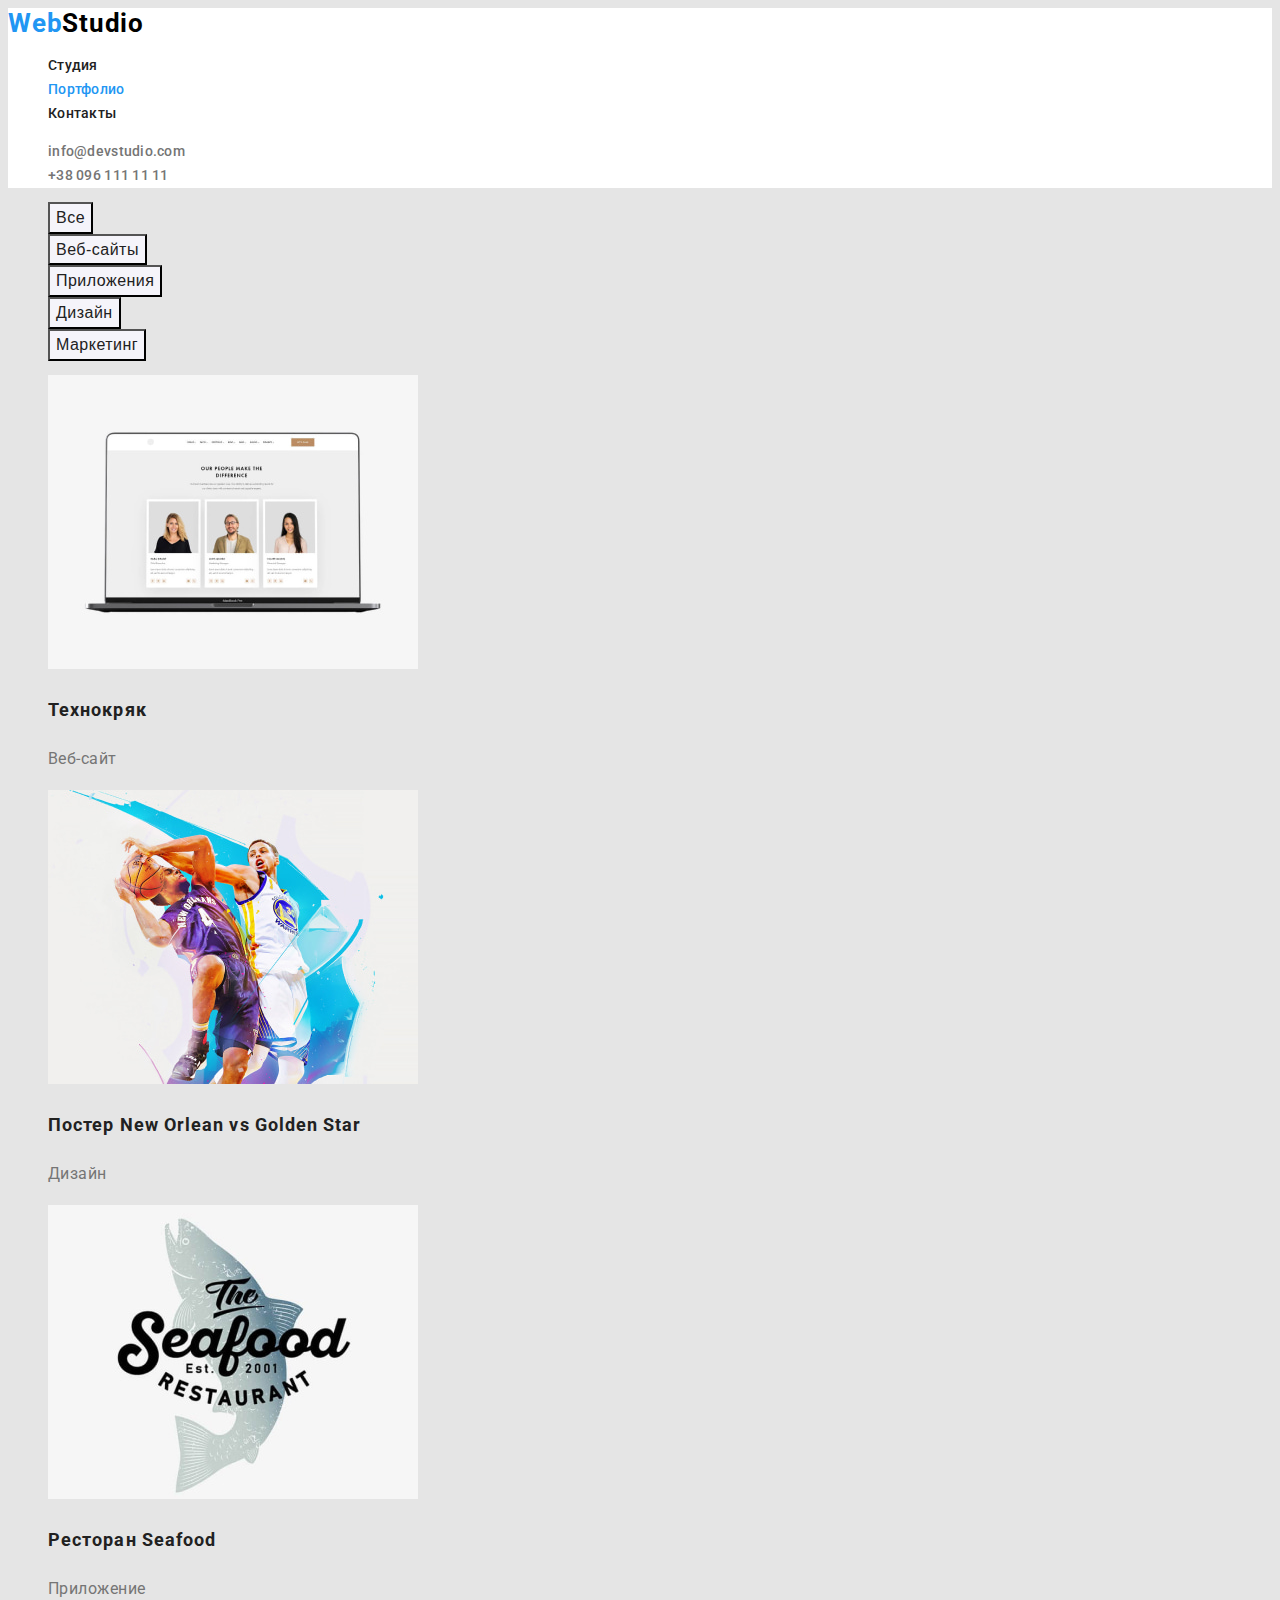
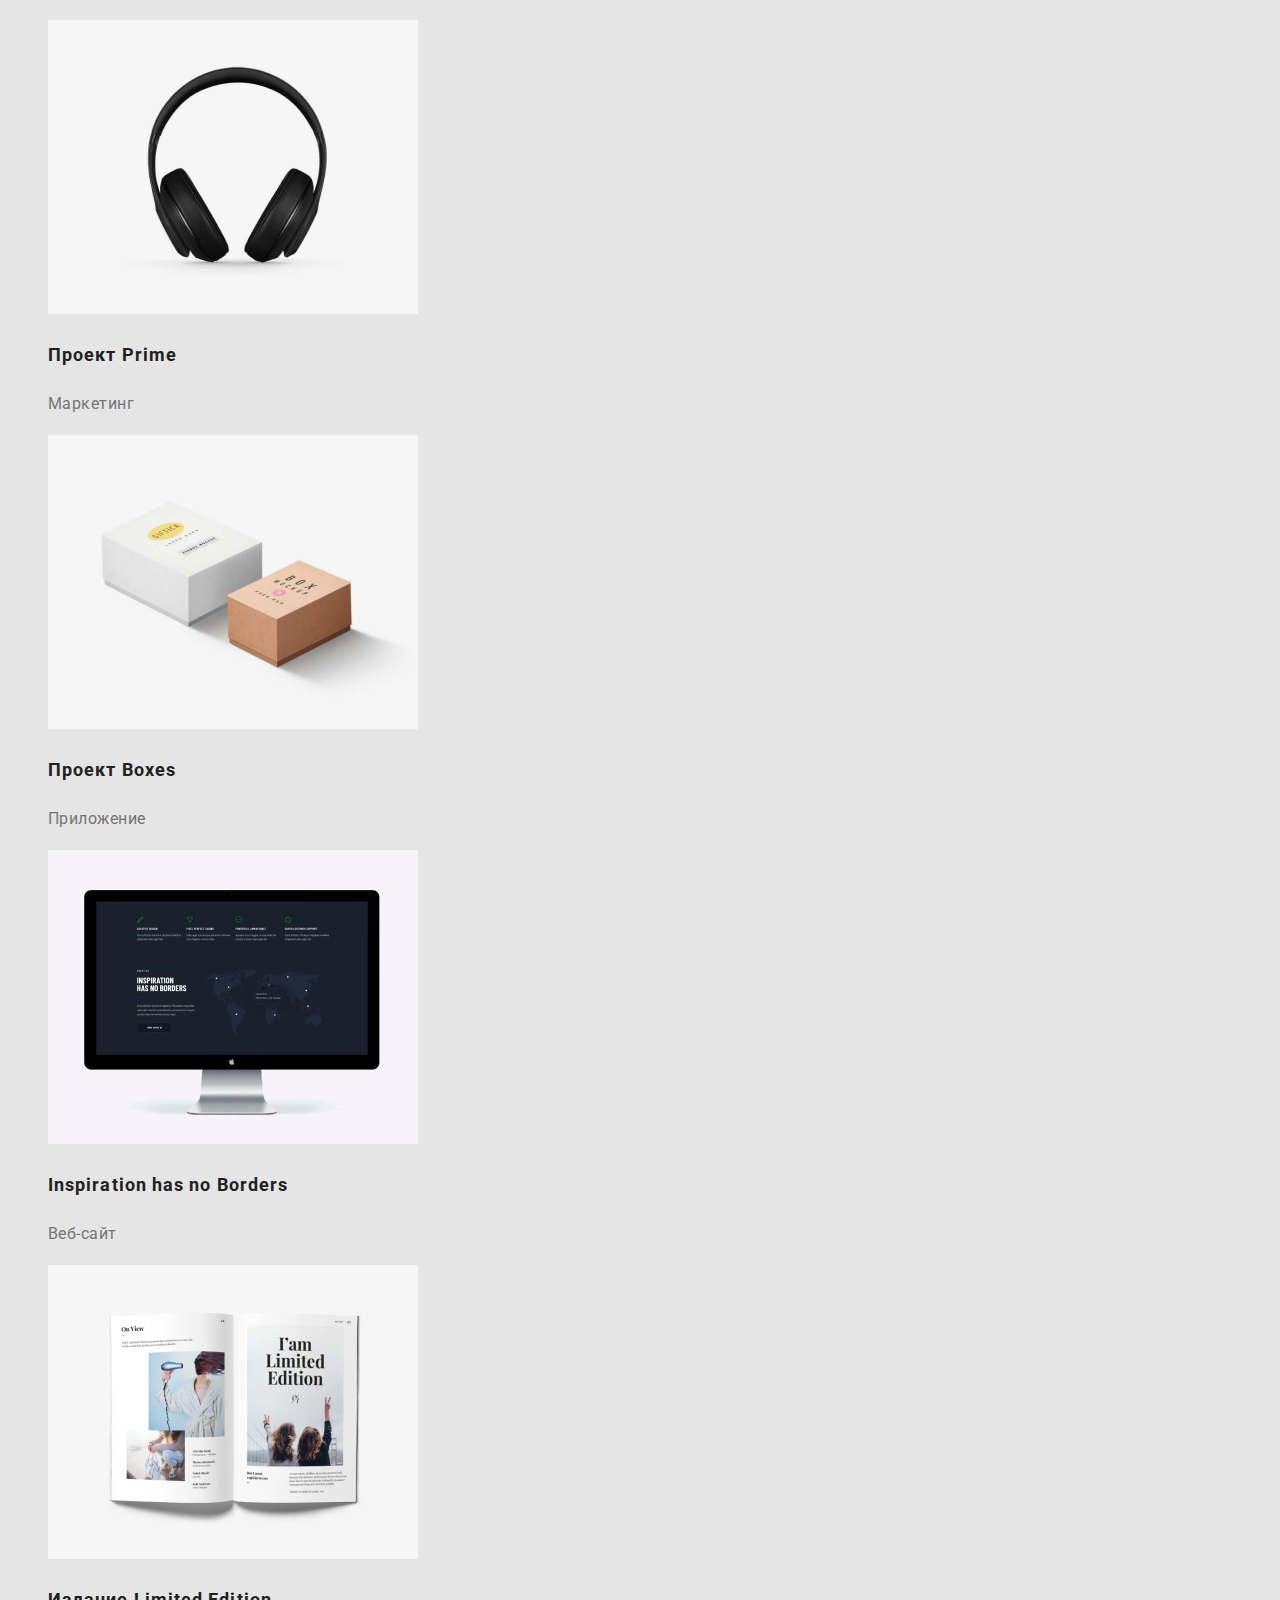
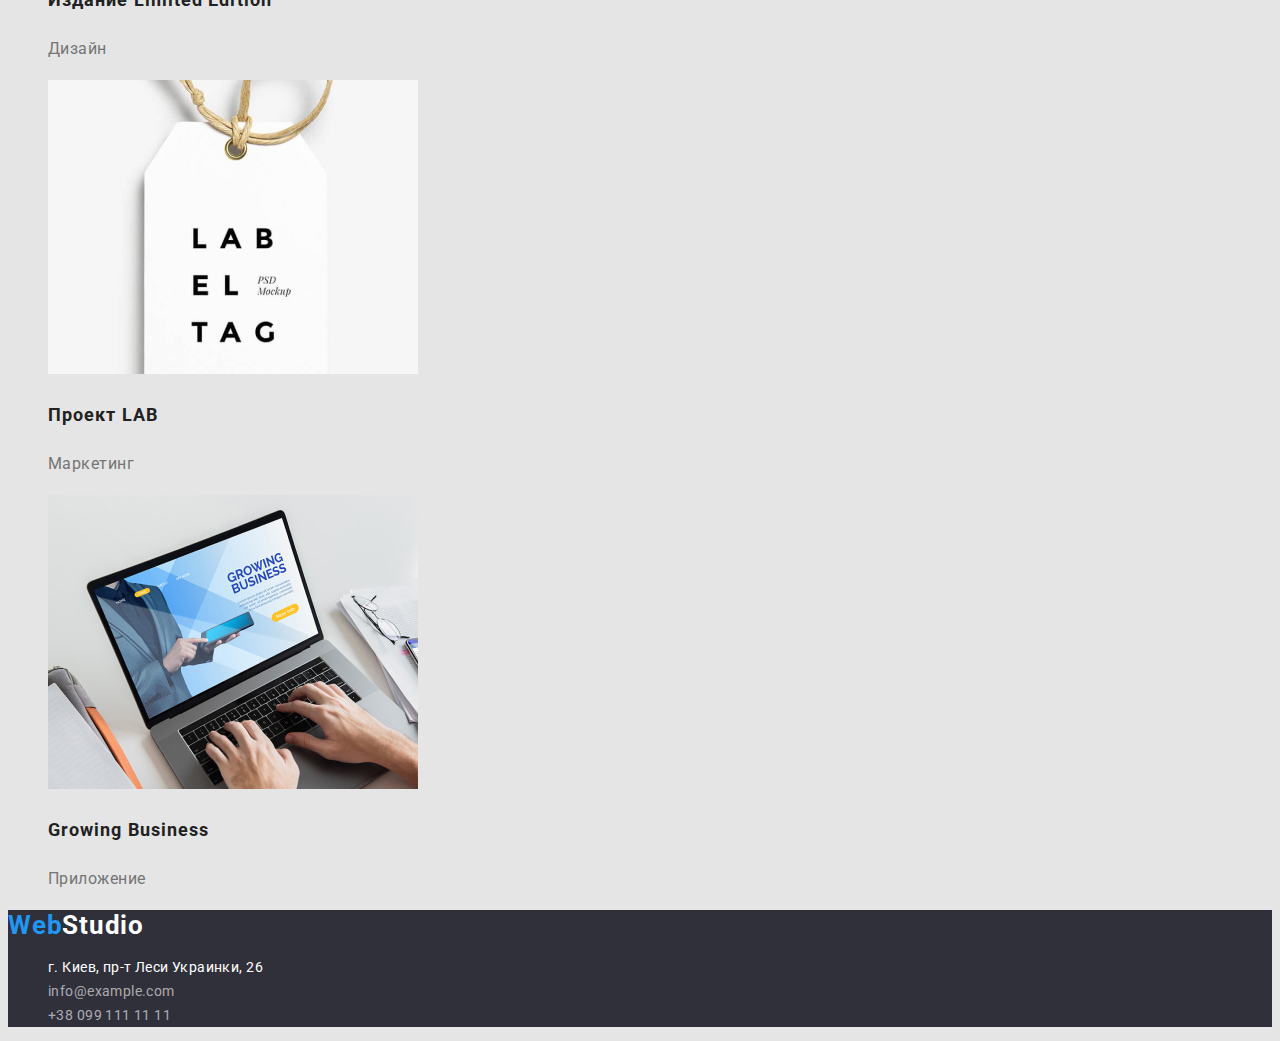
==== portfolio.html @ 6937cd0c "Initial commit" ====
<!DOCTYPE html>
<html lang="en">
<head>
  <meta charset="UTF-8">
    <meta http-equiv="X-UA-Compatible" content="IE=edge">
    <meta name="viewport" content="width=device-width, initial-scale=1.0">
    <title>WebStudio</title>
    <link rel="preconnect" href="https://fonts.googleapis.com">
    <link rel="preconnect" href="https://fonts.gstatic.com" crossorigin>
    <link href="https://fonts.googleapis.com/css2?family=Raleway:wght@700&family=Roboto:wght@400;500;700;900&display=swap" rel="stylesheet">
    <link rel="stylesheet" href="https://cdnjs.cloudflare.com/ajax/libs/modern-normalize/1.1.0/modern-normalize.min.css" integrity="sha512-wpPYUAdjBVSE4KJnH1VR1HeZfpl1ub8YT/NKx4PuQ5NmX2tKuGu6U/JRp5y+Y8XG2tV+wKQpNHVUX03MfMFn9Q==" crossorigin="anonymous" referrerpolicy="no-referrer" />
    <link rel="stylesheet" href="./css/styles.css">
</head>
<body>
  <!-- Шапка сайту -->
  <header class="header">
    <div class="container header-container">
      <a class="header-logo logo link" href="./index.html">Web<span class="logo-accent">Studio</span></a>
      <nav class="nav">
        <ul class="nav-list list">
          <li class="nav-item">
            <a class="nav-link link" href="./index.html">Студия</a>
          </li>
          <li>
            <a class="nav-link link current" href="./portfolio.html">Портфолио</a>
          </li>
          <li>
            <a class="nav-link link" href="">Контакты</a>
          </li>
        </ul>
      </nav>
      <ul class="auth-list list">
        <li class="auth-item">
          <a class="auth-link link" href="mailto:info@devstudio.com">info@devstudio.com</a>
        </li>
        <li class="auth-item">
          <a class="auth-link link" href="tel:+380961111111">+38 096 111 11 11</a>
        </li>
      </ul>
    </div>
  </header>
  <main>
    <!-- Секція Menu -->
    <section class="menu">
      <ul class="menu-list list">
        <li class="menu-item">
          <button class="menu-btn" type="button">Все</button>
        </li>
        <li class="menu-item">
          <button class="menu-btn" type="button">Веб-сайты</button>
        </li>
        <li class="menu-item">
          <button class="menu-btn" type="button">Приложения</button>
        </li>
        <li class="menu-item">
          <button class="menu-btn" type="button">Дизайн</button>
        </li>
        <li class="menu-item">
          <button class="menu-btn" type="button">Маркетинг</button>
        </li>
      </ul>
      <ul class="card-list list">
        <li class="card-item">
          <a href="" class="card-link link">
            <img class="card-img" src="./images/studio/card/project-1.jpg" alt="Технокряк" width="370" height="294">
            <h2 class="card-tittle">Технокряк</h2>
            <p class="card-txt">Веб-сайт</p>
          </a>
        </li>
        <li class="card-item">
          <a href="" class="card-link link">
            <img class="card-img" src="./images/studio/card/project-2.jpg" alt="Постер New Orlean vs Golden Star" width="370" height="294">
            <h2 class="card-tittle">Постер New Orlean vs Golden Star</h2>
            <p class="card-txt">Дизайн</p>
          </a>
        </li>
        <li class="card-item">
          <a href="" class="card-link link">
            <img class="card-img" src="./images/studio/card/project-3.jpg" alt="Ресторан Seafood" width="370" height="294">
            <h2 class="card-tittle">Ресторан Seafood</h2>
            <p class="card-txt">Приложение</p>
          </a>
        </li>
        <li class="card-item">
          <a href="" class="card-link link">
            <img class="card-img" src="./images/studio/card/project-4.jpg" alt="Проект Prime" width="370" height="294">
            <h2 class="card-tittle">Проект Prime</h2>
            <p class="card-txt">Маркетинг</p>
          </a>
        </li>
        <li class="card-item">
          <a href="" class="card-link link">
            <img class="card-img" src="./images/studio/card/project-5.jpg" alt="Проект Boxes" width="370" height="294">
            <h2 class="card-tittle">Проект Boxes</h2>
            <p class="card-txt">Приложение</p>
          </a>
        </li>
        <li class="card-item">
          <a href="" class="card-link link">
            <img class="card-img" src="./images/studio/card/project-6.jpg" alt="Inspiration has no Borders" width="370" height="294">
            <h2 class="card-tittle">Inspiration has no Borders</h2>
            <p class="card-txt">Веб-сайт</p>
          </a>
        </li>
        <li class="card-item">
          <a href="" class="card-link link">
            <img class="card-img" src="./images/studio/card/project-7.jpg" alt="Издание Limited Edition" width="370" height="294">
            <h2 class="card-tittle">Издание Limited Edition</h2>
            <p class="card-txt">Дизайн</p>
          </a>
        </li>
        <li class="card-item">
          <a href="" class="card-link link">
            <img class="card-img" src="./images/studio/card/project-8.jpg" alt="Проект LAB" width="370" height="294">
            <h2 class="card-tittle">Проект LAB</h2>
            <p class="card-txt">Маркетинг</p>
          </a>
        </li>
        <li class="card-item">
          <a href="" class="card-link link">
            <img class="card-img" src="./images/studio/card/project-9.jpg" alt="Growing Business" width="370" height="294">
            <h2 class="card-tittle">Growing Business</h2>
            <p class="card-txt">Приложение</p>
          </a>
        </li>
      </ul>
    </section>
  </main>
  <!-- Footer -->
  <footer class="footer">
    <a class="logo link" href="./index.html">Web<span class="logo-accent">Studio</span></a>
    <address class="address">
      <ul class="footer-list list">
        <li class="footer-item">
          <a class="place-link link" href="">г. Киев, пр-т Леси Украинки, 26</a>
        </li>
        <li class="auth-item">
          <a class="footer-link link" href="mailto:info@example.com">info@example.com</a>
        </li>
        <li class="auth-item">
          <a class="footer-link link" href="tel:+380991111111">+38 099 111 11 11</a>
        </li>
      </ul>
    </address>
  </footer>
</body>
</html>
---- css/styles.css ----
:root {
  /* Шрифти */
  --main-font: 'Roboto', sans-serif;
  --secondary-font: 'Raleway', sans-serif;

  --accent-cl-logo: #000000;
  --accent-color: #2196F3;

  /* Світла тема тексту */
  --primary-txt-light: #757575;
  --secondary-txt-light: #212121;

  /* Темна тема тексту */
  --primary-txt-dark: #FFFFFF;
  --secondary-txt-dark: rgba(255, 255, 255, 0.6);

  /* Світла тема фону */
  --primary-bg-light: #E5E5E5;
  --secondary-bg-light: #F5F4FA;
  --light-bg: #FFFFFF;

  /* Темна тема фону */
  --primary-bg-dark: #2F303A;
}

body {
  font-family: var(--main-font);
  font-size: 14px;
  line-height: 1.71;
  letter-spacing: 0.03em;

  background-color: var(--primary-bg-light);
  color: var(--primary-txt-light);
}

.list {
  list-style: none;
}

.link {
  text-decoration: none;
}

/* Header */
.header {
  background-color: var(--light-bg);
}

.logo {
  font-weight: 700;
  font-size: 26px;
  line-height: 1.19;
  letter-spacing: 0.03em;

  color: var(--accent-color);
}

.logo-accent {
  color: var(--accent-cl-logo);
}

.nav-link,
.auth-link {
  font-weight: 500;
  font-size: 14px;
  line-height: 1.14;
  letter-spacing: 0.02em;
}

.nav-link {
  color: var(--secondary-txt-light);
}

.auth-link {
  color: var(--primary-txt-light);
}

.nav-link:hover,
.nav-link:focus,
.auth-link:hover,
.auth-link:focus {
  color: var(--accent-color);
}

.current {
  color: var(--accent-color);
}

/* Hero */
.hero {
  background-color: var(--primary-bg-dark);
}

.hero-tittle {
  font-weight: 900;
  font-size: 44px;
  line-height: 1.36;

  letter-spacing: 0.06em;
  text-align: center;
  text-transform: uppercase;

  color: var(--primary-txt-dark);
}

.hero-btn {
  font-weight: 700;
  font-size: 16px;
  line-height: 1.88;
  letter-spacing: 0.06em;
  text-align: center;
  cursor: pointer;

  color: var(--primary-txt-dark);
  background-color: var(--accent-color);
}

/* Specifics */
.feature-tittle {
  font-weight: 700;
  font-size: 14px;
  line-height: 1.14;
  letter-spacing: 0.03em;
  text-transform: uppercase;

  color: var(--secondary-txt-light);
}

/* Examples, Team */
.team {
  background-color: var(--secondary-bg-light);
}

.tittle {
  font-weight: 700;
  font-size: 36px;
  line-height: 1.17;
  text-align: center;
  letter-spacing: 0.03em;

  color: var(--secondary-txt-light);
}

.team-name {
  font-weight: 500;
  font-size: 16px;
  line-height: 1.19;
  letter-spacing: 0.03em;

  color: var(--secondary-txt-light);
}

.team-profession {
  font-weight: 400;
  font-size: 16px;
  line-height: 19px;
  letter-spacing: 0.03em;

  color: var(--primary-txt-light);
}

/* Portfolio */
.menu-btn {
  font-weight: 500;
  font-size: 16px;
  line-height: 1.62;
  text-align: center;
  letter-spacing: 0.03em;
  cursor: pointer;

  background-color: var(--secondary-bg-light);
  color: var(--secondary-txt-light);
}

.menu-btn:hover,
.menu-btn:focus {
  background-color: var(--accent-color);
  color: var(--primary-txt-dark);
}

.card-tittle {
  font-weight: 700;
font-size: 18px;
line-height: 2;
letter-spacing: 0.06em;

color: var(--secondary-txt-light);
}

.card-txt {
  font-weight: 400;
  font-size: 16px;
  line-height: 1.88;
  letter-spacing: 0.03em;

  color: var(--primary-txt-light);
}

/* Footer */
.footer {
  background-color: var(--primary-bg-dark);
}

.footer .logo-accent {
  color: var(--primary-txt-dark);
}

.address {
  font-style: normal;
}

.place-link {
  color: var(--primary-txt-dark);
}

.footer-link {
  color: var(--secondary-txt-dark);
}

.footer-link:hover,
.footer-link:focus {
  color: var(--accent-color);
}

.footer-item {
  color: var(--primary-txt-dark);
}
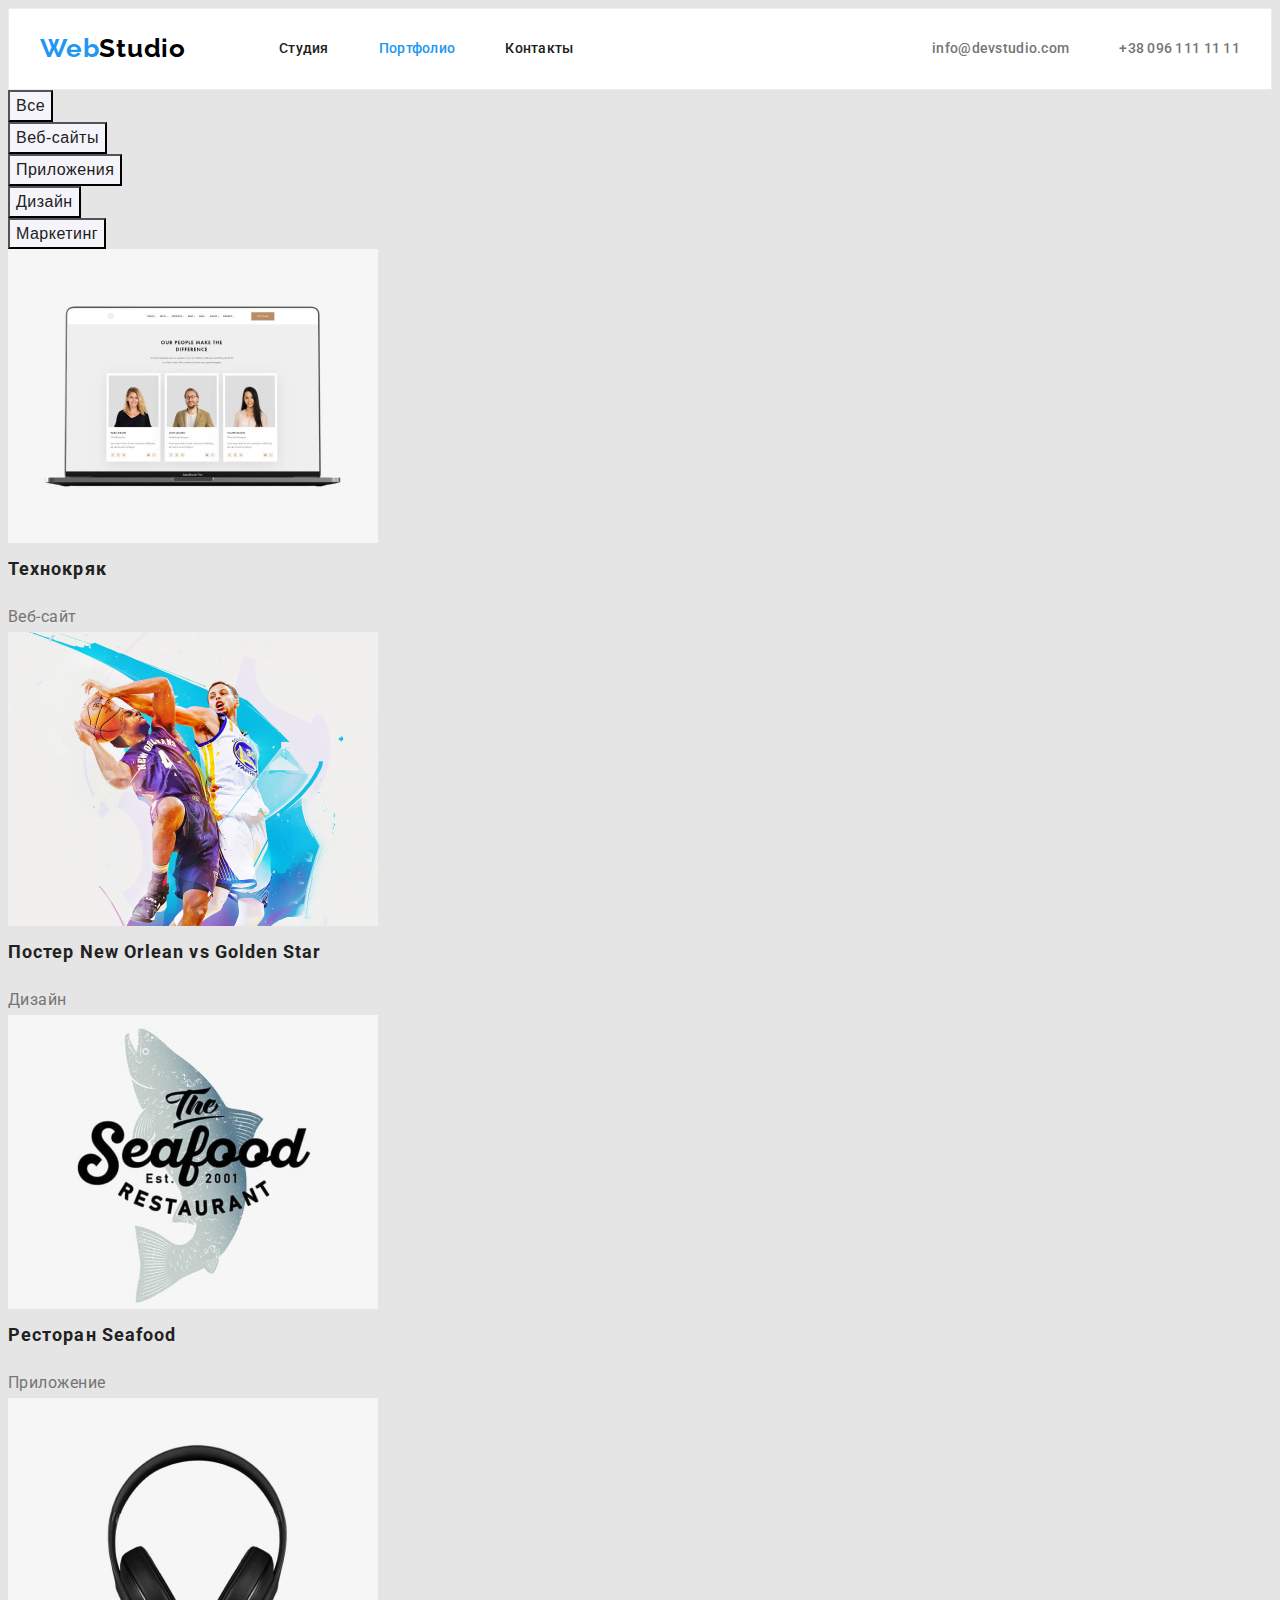
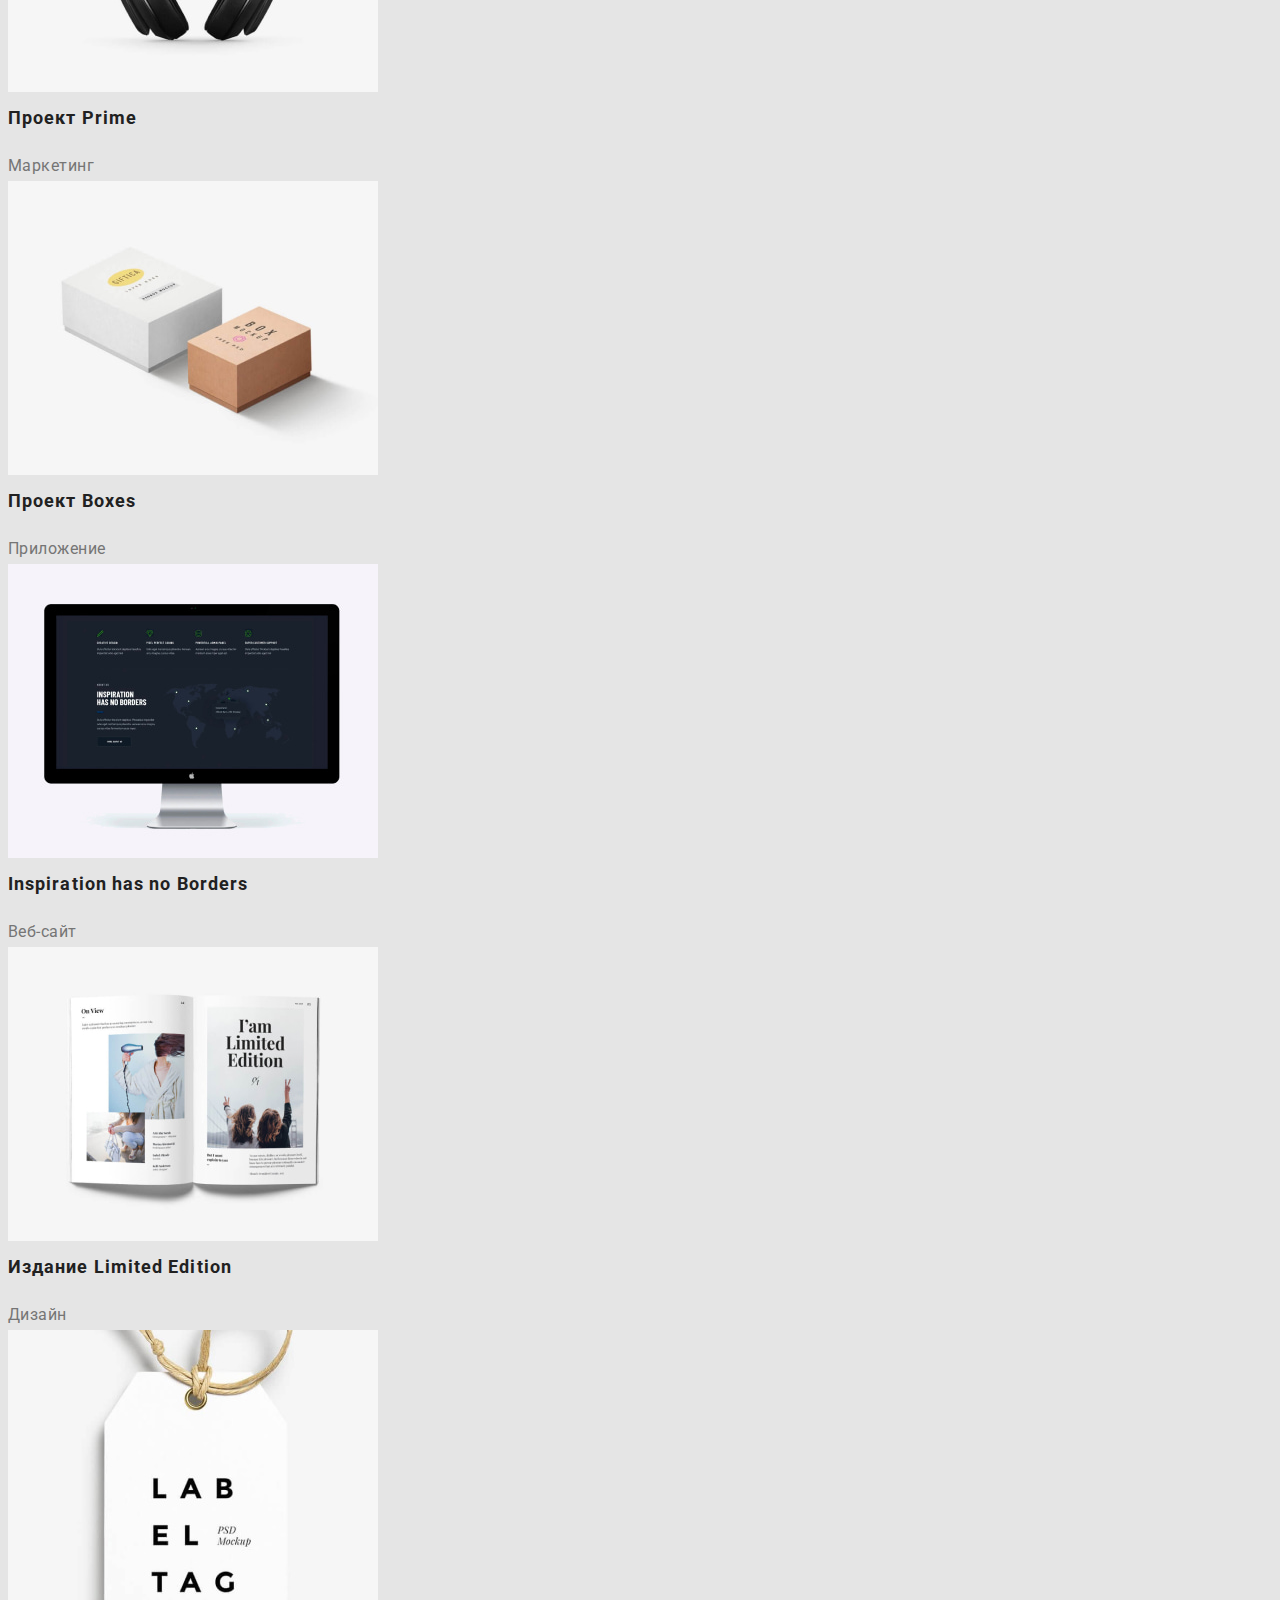
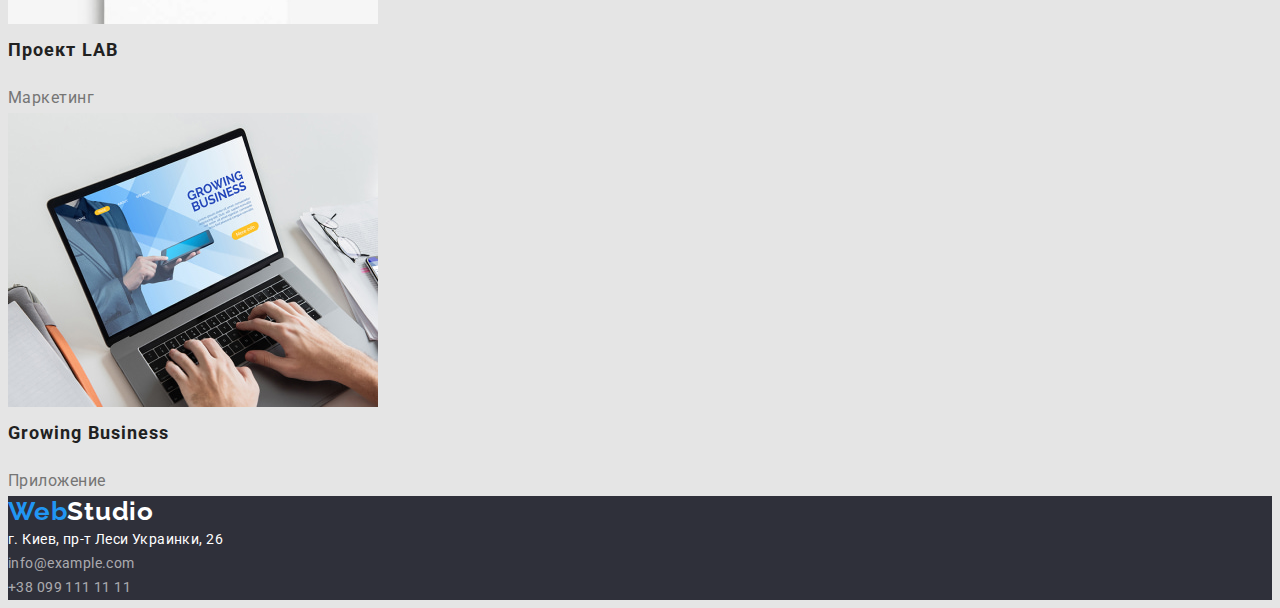
==== commit aee09baf: "Update portfolio.html" ====
--- a/portfolio.html
+++ b/portfolio.html
@@ -21,10 +21,10 @@
           <li class="nav-item">
             <a class="nav-link link" href="./index.html">Студия</a>
           </li>
-          <li>
+          <li class="nav-item">
             <a class="nav-link link current" href="./portfolio.html">Портфолио</a>
           </li>
-          <li>
+          <li class="nav-item">
             <a class="nav-link link" href="">Контакты</a>
           </li>
         </ul>
--- a/css/styles.css
+++ b/css/styles.css
@@ -18,9 +18,22 @@
   --primary-bg-light: #E5E5E5;
   --secondary-bg-light: #F5F4FA;
   --light-bg: #FFFFFF;
-
+  
   /* Темна тема фону */
   --primary-bg-dark: #2F303A;
+}
+
+.visually-hidden {
+  position: absolute;
+  width: 1px;
+  height: 1px;
+  margin: -1px;
+  border: 0;
+  padding: 0;
+  white-space: nowrap;
+  clip-path: inset(100%);
+  clip: rect(0 0 0 0);
+  overflow: hidden;
 }
 
 body {
@@ -33,7 +46,30 @@
   color: var(--primary-txt-light);
 }
 
+h1,
+h2,
+h3,
+h4,
+h5,
+h6,
+p {
+  margin-top: 0;
+}
+
+h1:last-child,
+h2:last-child,
+h3:last-child,
+h4:last-child,
+h5:last-child,
+h6:last-child,
+p:last-child {
+  margin-bottom: 0;
+}
+
 .list {
+  padding-left: 0;
+  margin-top: 0;
+  margin-bottom: 0;
   list-style: none;
 }
 
@@ -41,12 +77,39 @@
   text-decoration: none;
 }
 
+.section {
+  margin-top: 94px;
+  margin-bottom: 94px;
+}
+
+.container {
+  width: 1200px;
+  padding-left: 15px;
+  padding-right: 15px;
+  margin-left: auto;
+  margin-right: auto;
+}
+
 /* Header */
 .header {
+  border: 1px solid #ECECEC;
+  padding-top: 24px;
+  padding-bottom: 25px;
+
   background-color: var(--light-bg);
 }
 
+.header-logo {
+  margin-right: 93px;
+}
+
+.header .container {
+  display: flex;
+  align-items: center;
+}
+
 .logo {
+  font-family: var(--secondary-font);
   font-weight: 700;
   font-size: 26px;
   line-height: 1.19;
@@ -57,6 +120,33 @@
 
 .logo-accent {
   color: var(--accent-cl-logo);
+}
+
+.nav-list {
+  display: flex;
+  align-items: center;
+}
+
+.nav-item {
+  margin-right: 50px;
+}
+
+.nav-item:last-child {
+  margin: 0;
+}
+
+.auth-list {
+  display: flex;
+  align-items: center;
+  margin-left: auto;
+}
+
+.auth-item {
+  margin-right: 50px;
+}
+
+.auth-item:last-child {
+  margin: 0;
 }
 
 .nav-link,
@@ -92,6 +182,13 @@
 }
 
 .hero-tittle {
+  width: 696px;
+  height: 120px;
+  margin-left: auto;
+  margin-right: auto;
+  margin-bottom: 30px;
+  padding-top: 200px;
+  
   font-weight: 900;
   font-size: 44px;
   line-height: 1.36;
@@ -104,12 +201,21 @@
 }
 
 .hero-btn {
+  width: 200px;
+  height: 50px;
+  display: block;
+  margin-left: auto;
+  margin-right: auto;
+  
   font-weight: 700;
   font-size: 16px;
   line-height: 1.88;
+
   letter-spacing: 0.06em;
   text-align: center;
   cursor: pointer;
+  box-shadow: 0px 4px 4px rgba(0, 0, 0, 0.15);
+  border-radius: 4px;
 
   color: var(--primary-txt-dark);
   background-color: var(--accent-color);
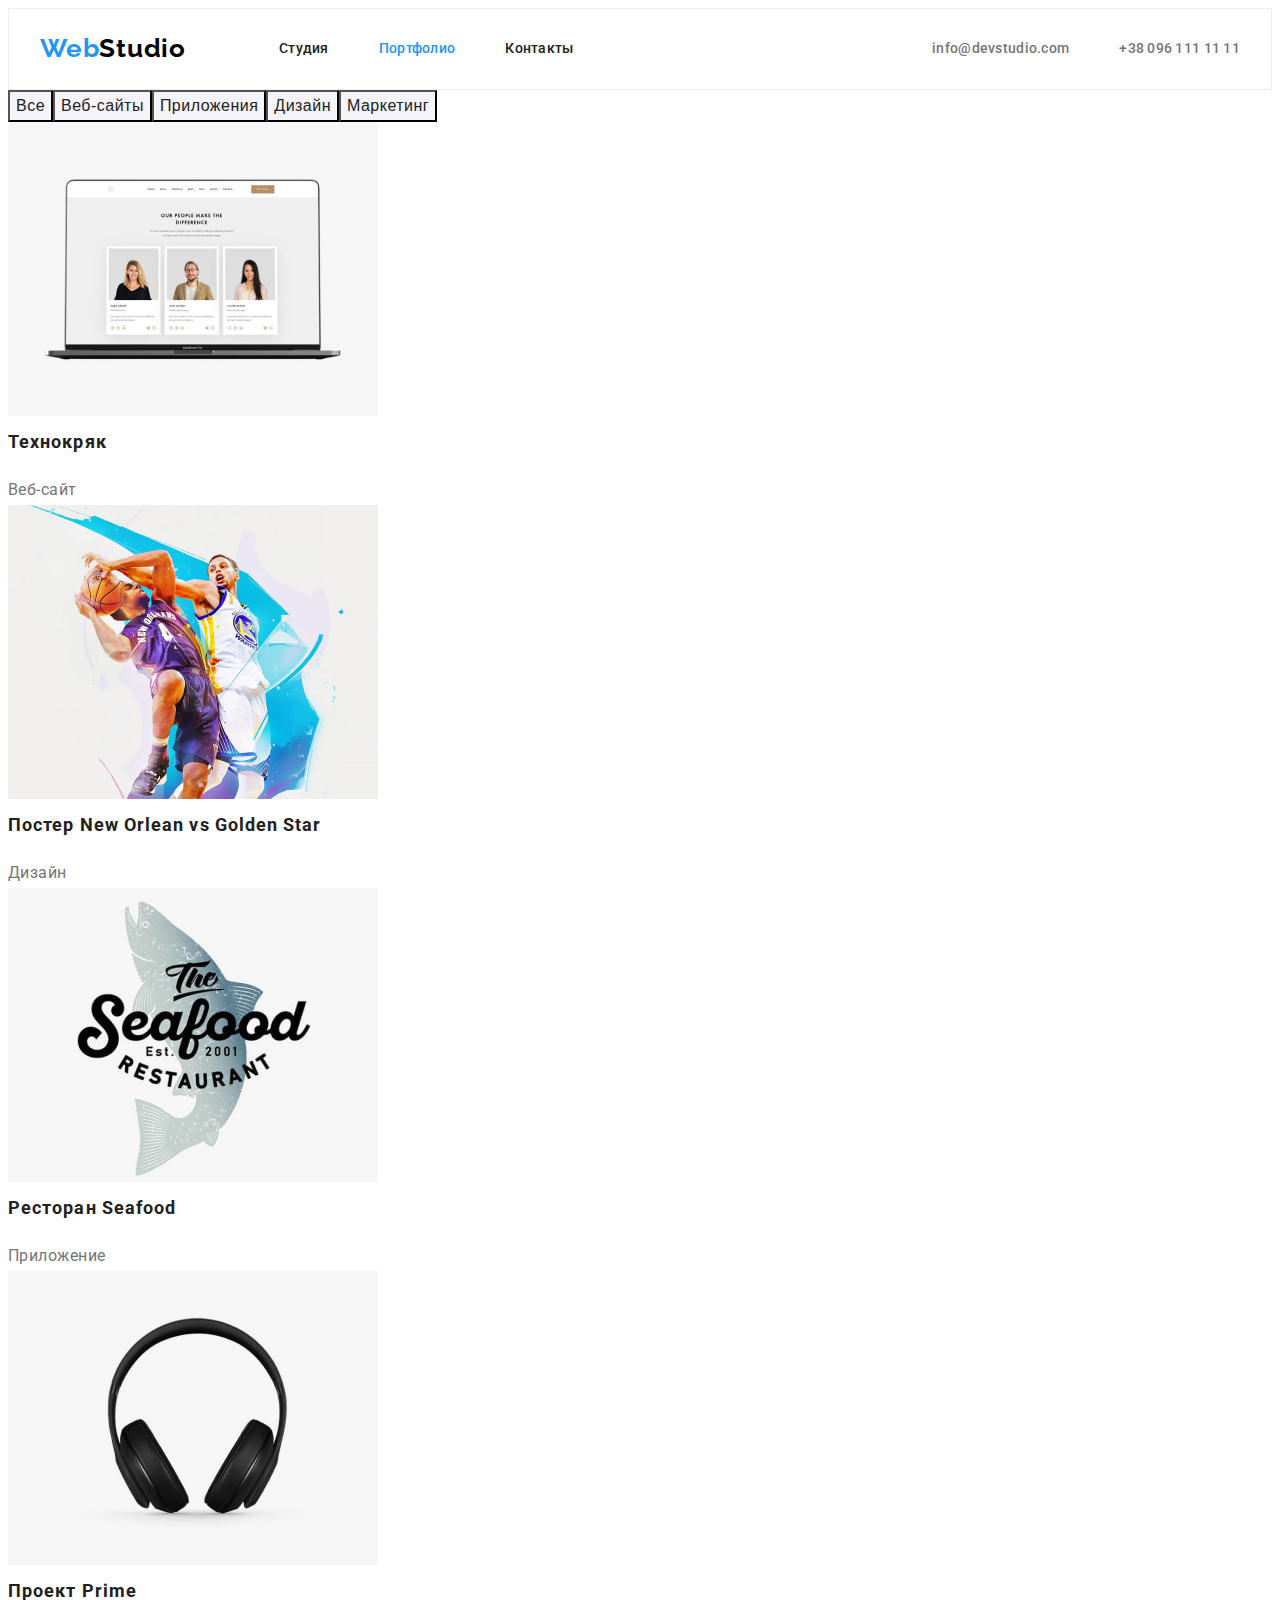
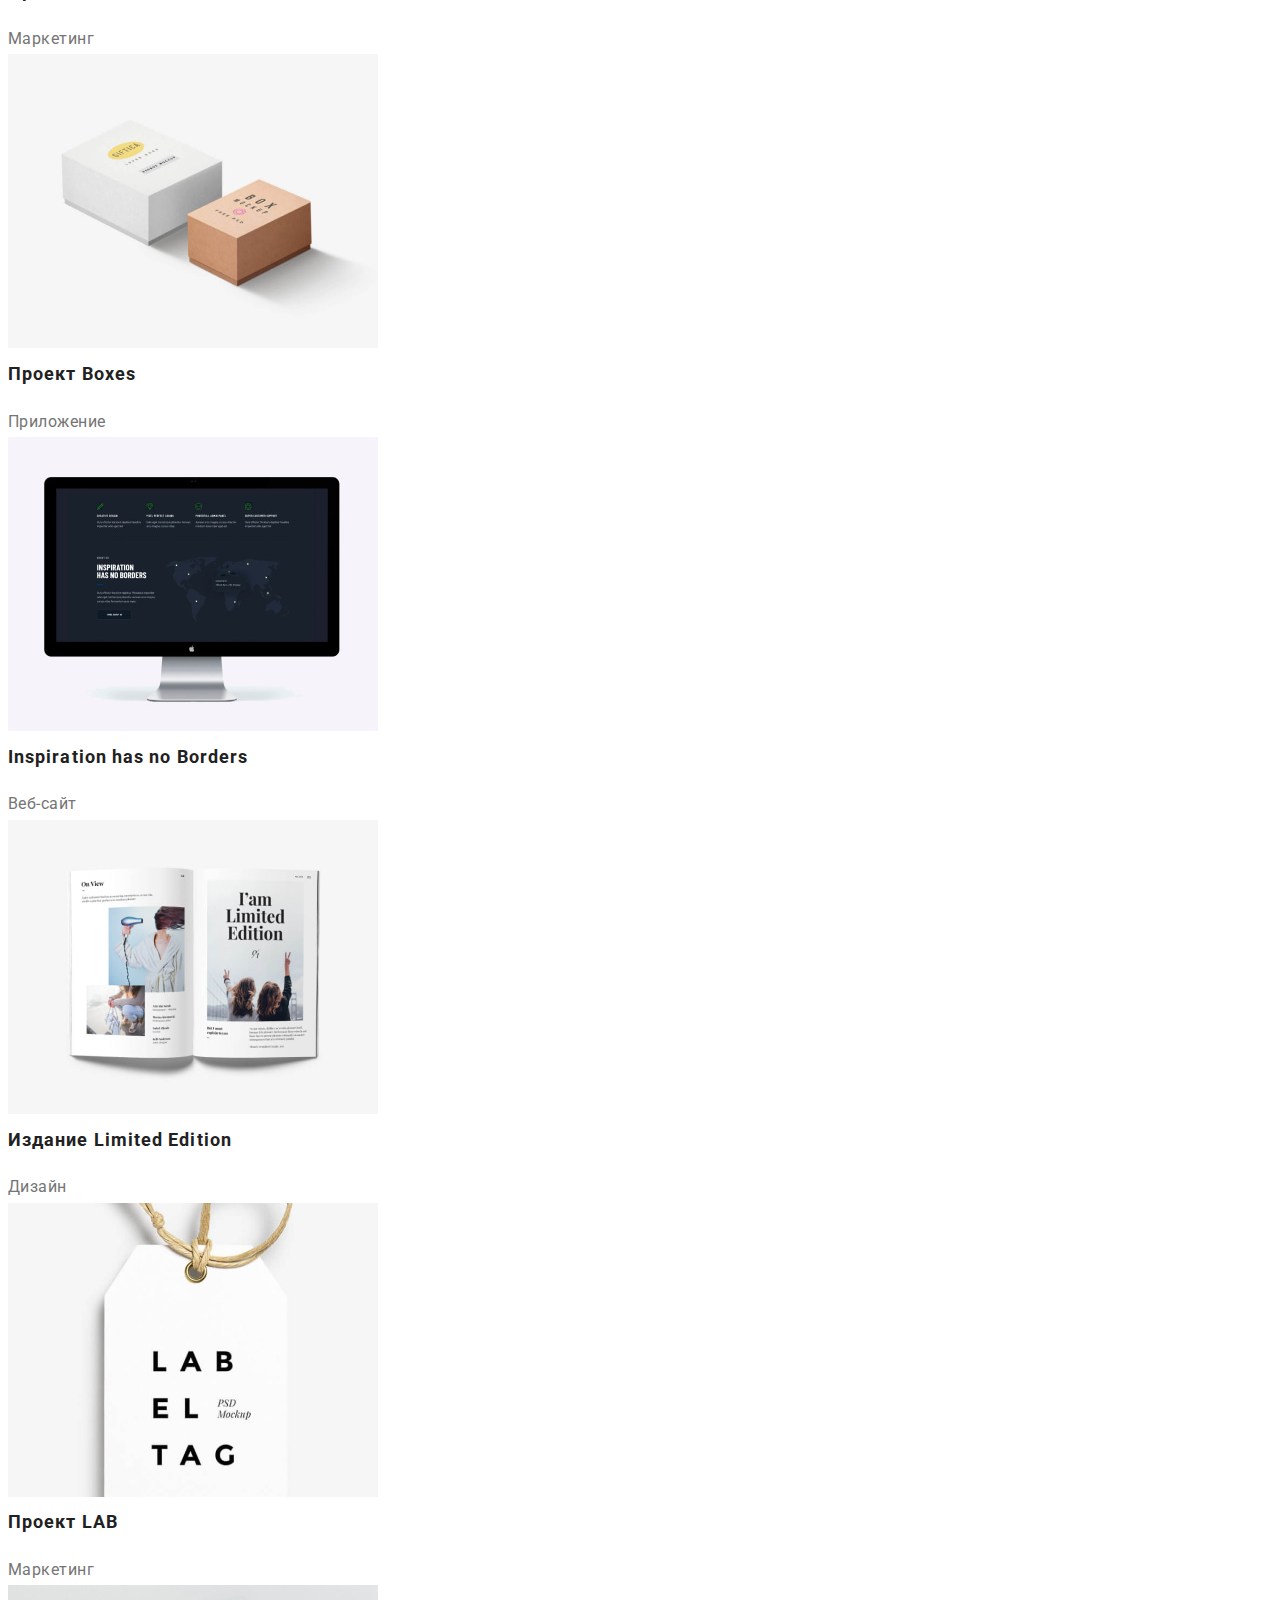
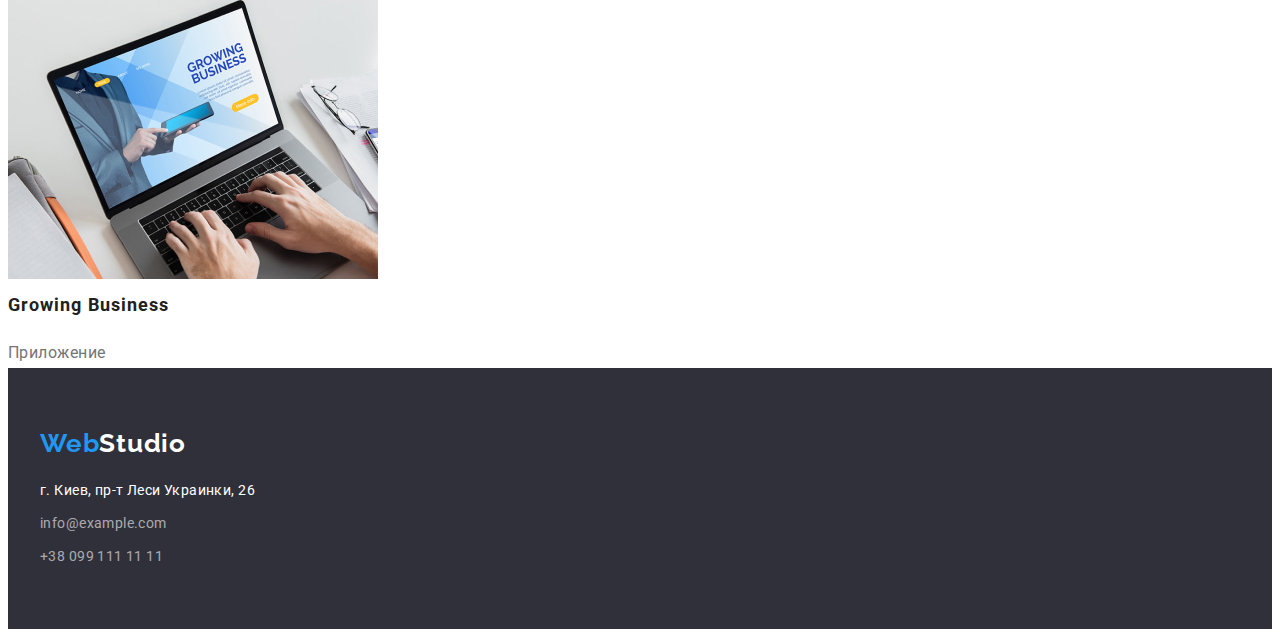
==== commit bbbff61f: "Update portfolio.html" ====
--- a/portfolio.html
+++ b/portfolio.html
@@ -2,14 +2,14 @@
 <html lang="en">
 <head>
   <meta charset="UTF-8">
-    <meta http-equiv="X-UA-Compatible" content="IE=edge">
-    <meta name="viewport" content="width=device-width, initial-scale=1.0">
-    <title>WebStudio</title>
-    <link rel="preconnect" href="https://fonts.googleapis.com">
-    <link rel="preconnect" href="https://fonts.gstatic.com" crossorigin>
-    <link href="https://fonts.googleapis.com/css2?family=Raleway:wght@700&family=Roboto:wght@400;500;700;900&display=swap" rel="stylesheet">
-    <link rel="stylesheet" href="https://cdnjs.cloudflare.com/ajax/libs/modern-normalize/1.1.0/modern-normalize.min.css" integrity="sha512-wpPYUAdjBVSE4KJnH1VR1HeZfpl1ub8YT/NKx4PuQ5NmX2tKuGu6U/JRp5y+Y8XG2tV+wKQpNHVUX03MfMFn9Q==" crossorigin="anonymous" referrerpolicy="no-referrer" />
-    <link rel="stylesheet" href="./css/styles.css">
+  <meta http-equiv="X-UA-Compatible" content="IE=edge">
+  <meta name="viewport" content="width=device-width, initial-scale=1.0">
+  <title>WebStudio</title>
+  <link rel="preconnect" href="https://fonts.googleapis.com">
+  <link rel="preconnect" href="https://fonts.gstatic.com" crossorigin>
+  <link href="https://fonts.googleapis.com/css2?family=Raleway:wght@700&family=Roboto:wght@400;500;700;900&display=swap" rel="stylesheet">
+  <link rel="stylesheet" href="https://cdnjs.cloudflare.com/ajax/libs/modern-normalize/1.1.0/modern-normalize.min.css" integrity="sha512-wpPYUAdjBVSE4KJnH1VR1HeZfpl1ub8YT/NKx4PuQ5NmX2tKuGu6U/JRp5y+Y8XG2tV+wKQpNHVUX03MfMFn9Q==" crossorigin="anonymous" referrerpolicy="no-referrer" />
+  <link rel="stylesheet" href="./css/styles.css">
 </head>
 <body>
   <!-- Шапка сайту -->
@@ -128,20 +128,22 @@
   </main>
   <!-- Footer -->
   <footer class="footer">
-    <a class="logo link" href="./index.html">Web<span class="logo-accent">Studio</span></a>
-    <address class="address">
-      <ul class="footer-list list">
-        <li class="footer-item">
-          <a class="place-link link" href="">г. Киев, пр-т Леси Украинки, 26</a>
-        </li>
-        <li class="auth-item">
-          <a class="footer-link link" href="mailto:info@example.com">info@example.com</a>
-        </li>
-        <li class="auth-item">
-          <a class="footer-link link" href="tel:+380991111111">+38 099 111 11 11</a>
-        </li>
-      </ul>
-    </address>
+    <div class="container">
+      <a class="logo link" href="./index.html">Web<span class="logo-accent">Studio</span></a>
+      <address class="address">
+        <ul class="footer-list list">
+          <li class="address-item">
+            <a class="place-link link" href="https://goo.gl/maps/5Rym82ZNxhVtMqkc9" target="_blank" rel="noopener noreferrer">г. Киев, пр-т Леси Украинки, 26</a>
+          </li>
+          <li class="address-item">
+            <a class="address-link link" href="mailto:info@example.com">info@example.com</a>
+          </li>
+          <li class="address-item">
+            <a class="address-link link" href="tel:+380991111111">+38 099 111 11 11</a>
+          </li>
+        </ul>
+      </address>
+    </div>
   </footer>
 </body>
 </html>--- a/css/styles.css
+++ b/css/styles.css
@@ -5,6 +5,7 @@
 
   --accent-cl-logo: #000000;
   --accent-color: #2196F3;
+  --accent-btn-color:#188CE8;
 
   /* Світла тема тексту */
   --primary-txt-light: #757575;
@@ -42,7 +43,7 @@
   line-height: 1.71;
   letter-spacing: 0.03em;
 
-  background-color: var(--primary-bg-light);
+  background-color: var(--light-bg);
   color: var(--primary-txt-light);
 }
 
@@ -78,16 +79,15 @@
 }
 
 .section {
-  margin-top: 94px;
-  margin-bottom: 94px;
+  padding-top: 94px;
+  padding-bottom: 94px;
 }
 
 .container {
   width: 1200px;
   padding-left: 15px;
   padding-right: 15px;
-  margin-left: auto;
-  margin-right: auto;
+  margin: 0 auto;
 }
 
 /* Header */
@@ -109,6 +109,7 @@
 }
 
 .logo {
+  display: block;
   font-family: var(--secondary-font);
   font-weight: 700;
   font-size: 26px;
@@ -178,31 +179,29 @@
 
 /* Hero */
 .hero {
+  padding: 200px 0;
+  text-align: center;
+  
   background-color: var(--primary-bg-dark);
 }
 
 .hero-tittle {
   width: 696px;
-  height: 120px;
   margin-left: auto;
   margin-right: auto;
   margin-bottom: 30px;
-  padding-top: 200px;
   
   font-weight: 900;
   font-size: 44px;
   line-height: 1.36;
-
   letter-spacing: 0.06em;
-  text-align: center;
   text-transform: uppercase;
 
   color: var(--primary-txt-dark);
 }
 
 .hero-btn {
-  width: 200px;
-  height: 50px;
+  padding: 10px 32px;
   display: block;
   margin-left: auto;
   margin-right: auto;
@@ -210,18 +209,29 @@
   font-weight: 700;
   font-size: 16px;
   line-height: 1.88;
-
   letter-spacing: 0.06em;
-  text-align: center;
+  
   cursor: pointer;
   box-shadow: 0px 4px 4px rgba(0, 0, 0, 0.15);
   border-radius: 4px;
+  border: none;
+  cursor: pointer;
 
   color: var(--primary-txt-dark);
   background-color: var(--accent-color);
 }
 
+.hero-btn:hover,
+.hero-btn:focus {
+  background-color: var(--accent-btn-color);
+}
+
+
 /* Specifics */
+.specifics {
+  padding-bottom: 0;
+}
+
 .feature-tittle {
   font-weight: 700;
   font-size: 14px;
@@ -232,12 +242,43 @@
   color: var(--secondary-txt-light);
 }
 
+.feature-list {
+  display: flex;
+}
+
+.feature-item {
+  width: 270px;
+  margin-right: 30px;
+}
+
+.feature-item:last-child {
+  margin: 0;
+}
+
+.feature-tittle {
+  margin-bottom: 10px;
+}
+
 /* Examples, Team */
+.examples-list {
+  display: flex;
+}
+
+.examples-item {
+  margin-right: 30px;
+}
+
+.examples-item:last-child {
+  margin-right: 0;
+}
+
 .team {
   background-color: var(--secondary-bg-light);
 }
 
 .tittle {
+  margin-bottom: 50px;
+
   font-weight: 700;
   font-size: 36px;
   line-height: 1.17;
@@ -247,11 +288,35 @@
   color: var(--secondary-txt-light);
 }
 
+.team-list {
+  display: flex;
+}
+
+.team-item {
+  padding-bottom: 30px;
+  margin-right: 30px;
+
+  box-shadow: 0px 1px 3px rgba(0, 0, 0, 0.12), 0px 1px 1px rgba(0, 0, 0, 0.14), 0px 2px 1px rgba(0, 0, 0, 0.2);
+  border-radius: 0px 0px 4px 4px;
+  background-color: var(--light-bg);
+}
+
+.team-item:last-child {
+  margin: 0;
+}
+
+.team-img {
+  margin-bottom: 30px;
+}
+
 .team-name {
+  margin-bottom: 10px;
+
   font-weight: 500;
   font-size: 16px;
   line-height: 1.19;
   letter-spacing: 0.03em;
+  text-align: center;
 
   color: var(--secondary-txt-light);
 }
@@ -261,11 +326,16 @@
   font-size: 16px;
   line-height: 19px;
   letter-spacing: 0.03em;
+  text-align: center;
 
   color: var(--primary-txt-light);
 }
 
 /* Portfolio */
+.menu-list {
+  display: flex;
+}
+
 .menu-btn {
   font-weight: 500;
   font-size: 16px;
@@ -304,7 +374,14 @@
 
 /* Footer */
 .footer {
+  padding-top: 60px;
+  padding-bottom: 60px;
+
   background-color: var(--primary-bg-dark);
+}
+
+.footer .logo {
+  margin-bottom: 20px;
 }
 
 .footer .logo-accent {
@@ -319,15 +396,24 @@
   color: var(--primary-txt-dark);
 }
 
-.footer-link {
+.address-link {
   color: var(--secondary-txt-dark);
 }
 
-.footer-link:hover,
-.footer-link:focus {
+.address-link:hover,
+.address-link:focus {
   color: var(--accent-color);
 }
 
-.footer-item {
-  color: var(--primary-txt-dark);
-}+.address-item {
+  margin-bottom: 9px;
+
+  color: var(--primary-txt-dark);
+}
+
+.address-item:last-child {
+  margin: 0;
+}
+.f-logo {
+  margin-bottom: 20px;
+}
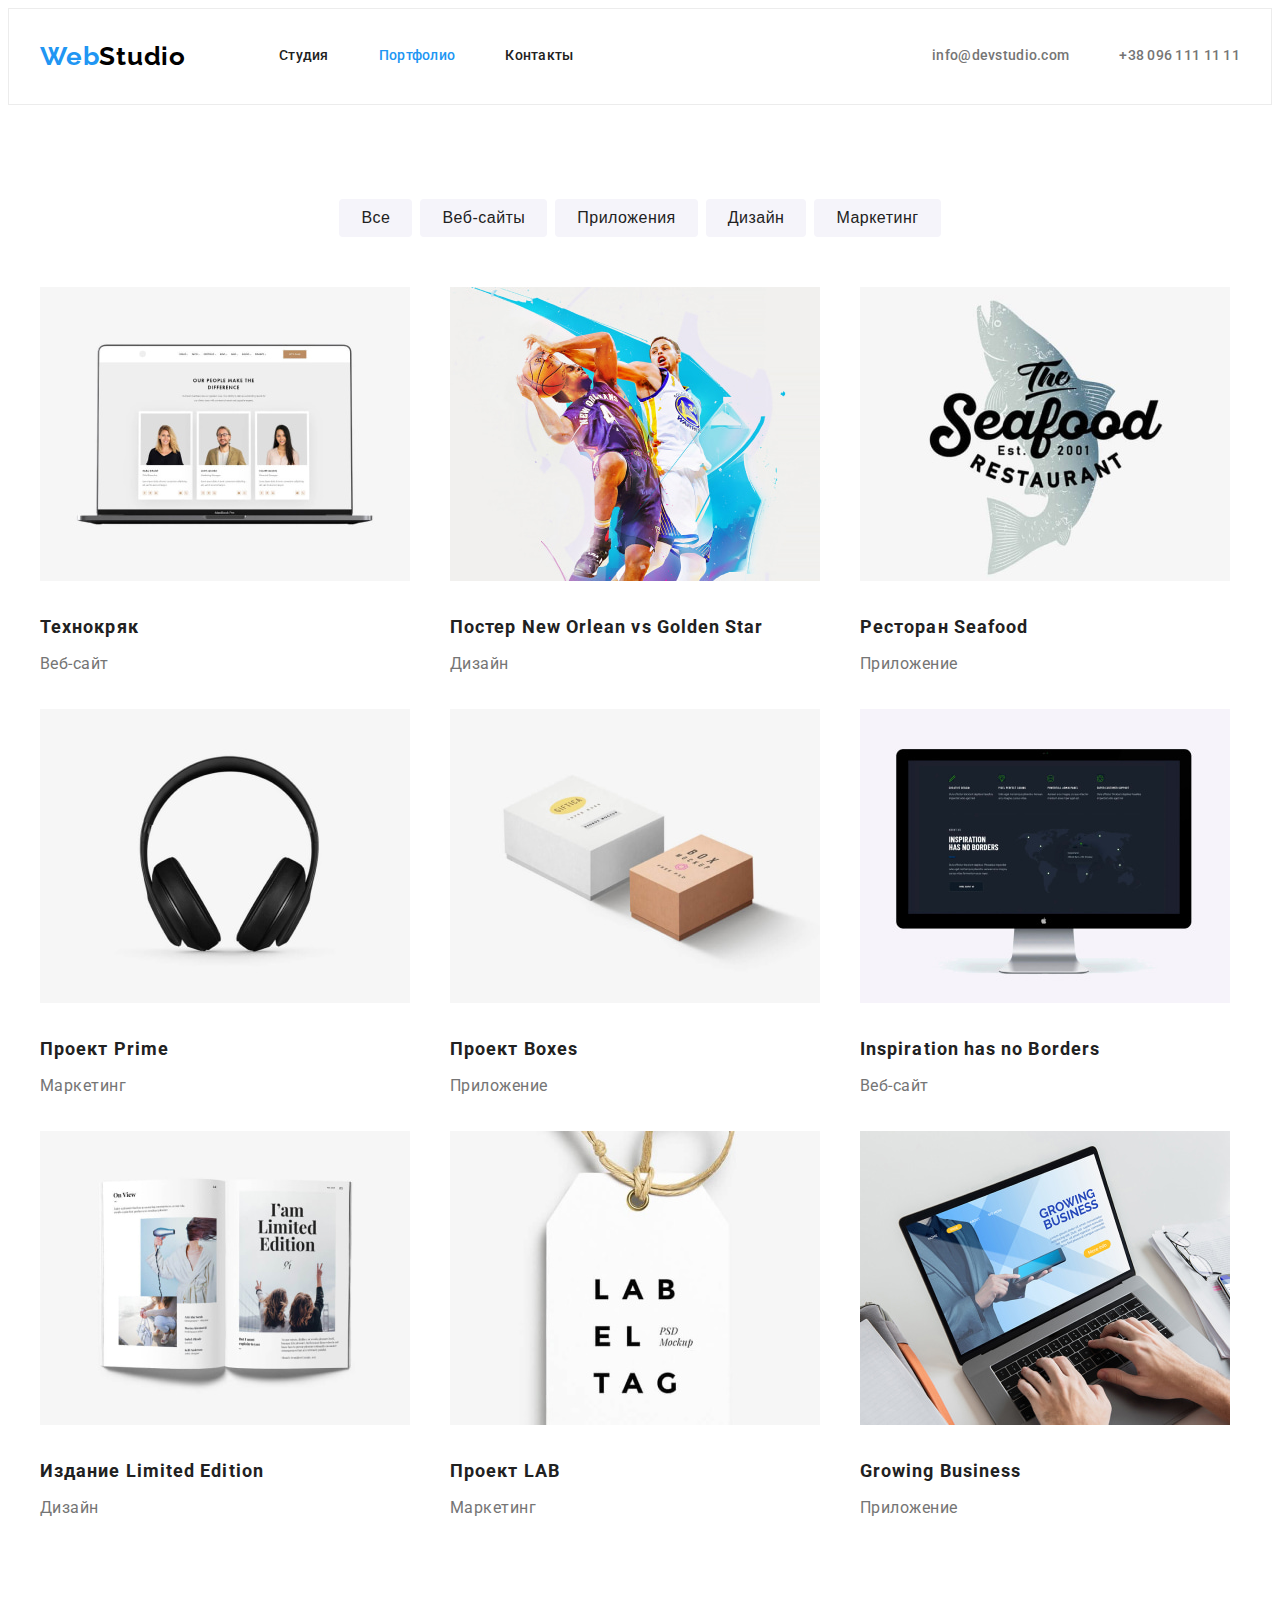
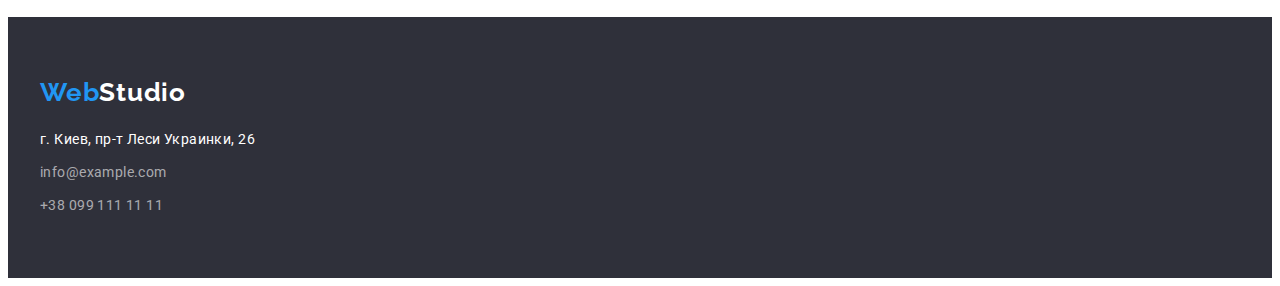
==== commit 8e3b17f8: "Update portfolio.html" ====
--- a/portfolio.html
+++ b/portfolio.html
@@ -40,90 +40,111 @@
     </div>
   </header>
   <main>
-    <!-- Секція Menu -->
-    <section class="menu">
-      <ul class="menu-list list">
-        <li class="menu-item">
-          <button class="menu-btn" type="button">Все</button>
-        </li>
-        <li class="menu-item">
-          <button class="menu-btn" type="button">Веб-сайты</button>
-        </li>
-        <li class="menu-item">
-          <button class="menu-btn" type="button">Приложения</button>
-        </li>
-        <li class="menu-item">
-          <button class="menu-btn" type="button">Дизайн</button>
-        </li>
-        <li class="menu-item">
-          <button class="menu-btn" type="button">Маркетинг</button>
-        </li>
-      </ul>
-      <ul class="card-list list">
-        <li class="card-item">
-          <a href="" class="card-link link">
-            <img class="card-img" src="./images/studio/card/project-1.jpg" alt="Технокряк" width="370" height="294">
-            <h2 class="card-tittle">Технокряк</h2>
-            <p class="card-txt">Веб-сайт</p>
-          </a>
-        </li>
-        <li class="card-item">
-          <a href="" class="card-link link">
-            <img class="card-img" src="./images/studio/card/project-2.jpg" alt="Постер New Orlean vs Golden Star" width="370" height="294">
-            <h2 class="card-tittle">Постер New Orlean vs Golden Star</h2>
-            <p class="card-txt">Дизайн</p>
-          </a>
-        </li>
-        <li class="card-item">
-          <a href="" class="card-link link">
-            <img class="card-img" src="./images/studio/card/project-3.jpg" alt="Ресторан Seafood" width="370" height="294">
-            <h2 class="card-tittle">Ресторан Seafood</h2>
-            <p class="card-txt">Приложение</p>
-          </a>
-        </li>
-        <li class="card-item">
-          <a href="" class="card-link link">
-            <img class="card-img" src="./images/studio/card/project-4.jpg" alt="Проект Prime" width="370" height="294">
-            <h2 class="card-tittle">Проект Prime</h2>
-            <p class="card-txt">Маркетинг</p>
-          </a>
-        </li>
-        <li class="card-item">
-          <a href="" class="card-link link">
-            <img class="card-img" src="./images/studio/card/project-5.jpg" alt="Проект Boxes" width="370" height="294">
-            <h2 class="card-tittle">Проект Boxes</h2>
-            <p class="card-txt">Приложение</p>
-          </a>
-        </li>
-        <li class="card-item">
-          <a href="" class="card-link link">
-            <img class="card-img" src="./images/studio/card/project-6.jpg" alt="Inspiration has no Borders" width="370" height="294">
-            <h2 class="card-tittle">Inspiration has no Borders</h2>
-            <p class="card-txt">Веб-сайт</p>
-          </a>
-        </li>
-        <li class="card-item">
-          <a href="" class="card-link link">
-            <img class="card-img" src="./images/studio/card/project-7.jpg" alt="Издание Limited Edition" width="370" height="294">
-            <h2 class="card-tittle">Издание Limited Edition</h2>
-            <p class="card-txt">Дизайн</p>
-          </a>
-        </li>
-        <li class="card-item">
-          <a href="" class="card-link link">
-            <img class="card-img" src="./images/studio/card/project-8.jpg" alt="Проект LAB" width="370" height="294">
-            <h2 class="card-tittle">Проект LAB</h2>
-            <p class="card-txt">Маркетинг</p>
-          </a>
-        </li>
-        <li class="card-item">
-          <a href="" class="card-link link">
-            <img class="card-img" src="./images/studio/card/project-9.jpg" alt="Growing Business" width="370" height="294">
-            <h2 class="card-tittle">Growing Business</h2>
-            <p class="card-txt">Приложение</p>
-          </a>
-        </li>
-      </ul>
+    <!-- Секція Menu --> 
+    <section class="menu section">
+      <div class="container">
+        <h1 class="visually-hidden">Портфоліо</h1>
+        <ul class="menu-list list">
+          <li class="menu-item">
+            <button class="menu-btn" type="button">Все</button>
+          </li>
+          <li class="menu-item">
+            <button class="menu-btn" type="button">Веб-сайты</button>
+          </li>
+          <li class="menu-item">
+            <button class="menu-btn" type="button">Приложения</button>
+          </li>
+          <li class="menu-item">
+            <button class="menu-btn" type="button">Дизайн</button>
+          </li>
+          <li class="menu-item">
+            <button class="menu-btn" type="button">Маркетинг</button>
+          </li>
+        </ul>
+        <ul class="card-list list">
+          <li class="card-item">
+            <a href="" class="card-link link">
+              <img class="card-img" src="./images/studio/card/project-1.jpg" alt="Технокряк" width="370" height="294">
+              <div class="card-content">
+                <h2 class="card-tittle">Технокряк</h2>
+                <p class="card-txt">Веб-сайт</p>
+              </div>
+            </a>
+          </li>
+          <li class="card-item">
+            <a href="" class="card-link link">
+              <img class="card-img" src="./images/studio/card/project-2.jpg" alt="Постер New Orlean vs Golden Star" width="370" height="294">
+              <div class="card-content">
+                <h2 class="card-tittle">Постер New Orlean vs Golden Star</h2>
+                <p class="card-txt">Дизайн</p>
+              </div>
+            </a>
+          </li>
+          <li class="card-item">
+            <a href="" class="card-link link">
+              <img class="card-img" src="./images/studio/card/project-3.jpg" alt="Ресторан Seafood" width="370" height="294">
+              <div class="card-content">
+                <h2 class="card-tittle">Ресторан Seafood</h2>
+                <p class="card-txt">Приложение</p>
+              </div>
+            </a>
+          </li>
+          <li class="card-item">
+            <a href="" class="card-link link">
+              <img class="card-img" src="./images/studio/card/project-4.jpg" alt="Проект Prime" width="370" height="294">
+              <div class="card-content">
+                <h2 class="card-tittle">Проект Prime</h2>
+                <p class="card-txt">Маркетинг</p>
+              </div>
+            </a>
+          </li>
+          <li class="card-item">
+            <a href="" class="card-link link">
+              <img class="card-img" src="./images/studio/card/project-5.jpg" alt="Проект Boxes" width="370" height="294">
+              <div class="card-content">
+                <h2 class="card-tittle">Проект Boxes</h2>
+                <p class="card-txt">Приложение</p>
+              </div>
+            </a>
+          </li>
+          <li class="card-item">
+            <a href="" class="card-link link">
+              <img class="card-img" src="./images/studio/card/project-6.jpg" alt="Inspiration has no Borders" width="370" height="294">
+              <div class="card-content">
+                <h2 class="card-tittle">Inspiration has no Borders</h2>
+                <p class="card-txt">Веб-сайт</p>
+              </div>
+            </a>
+          </li>
+          <li class="card-item">
+            <a href="" class="card-link link">
+              <img class="card-img" src="./images/studio/card/project-7.jpg" alt="Издание Limited Edition" width="370" height="294">
+              <div class="card-content">
+                <h2 class="card-tittle">Издание Limited Edition</h2>
+                <p class="card-txt">Дизайн</p>
+              </div>
+            </a>
+          </li>
+          <li class="card-item">
+            <a href="" class="card-link link">
+              <img class="card-img" src="./images/studio/card/project-8.jpg" alt="Проект LAB" width="370" height="294">
+              <div class="card-content">
+                <h2 class="card-tittle">Проект LAB</h2>
+                <p class="card-txt">Маркетинг</p>
+              </div>
+            </a>
+          </li>
+          <li class="card-item">
+            <a href="" class="card-link link">
+              <img class="card-img" src="./images/studio/card/project-9.jpg" alt="Growing Business" width="370" height="294">
+              <div class="card-content">
+                <h2 class="card-tittle">Growing Business</h2>
+                <p class="card-txt">Приложение</p>
+              </div>
+            </a>
+          </li>
+        </ul>
+      </div>
     </section>
   </main>
   <!-- Footer -->
--- a/css/styles.css
+++ b/css/styles.css
@@ -93,8 +93,6 @@
 /* Header */
 .header {
   border: 1px solid #ECECEC;
-  padding-top: 24px;
-  padding-bottom: 25px;
 
   background-color: var(--light-bg);
 }
@@ -108,8 +106,14 @@
   align-items: center;
 }
 
+.header .link {
+  display: block;
+  padding: 32px 0;
+}
+
 .logo {
   display: block;
+
   font-family: var(--secondary-font);
   font-weight: 700;
   font-size: 26px;
@@ -128,12 +132,13 @@
   align-items: center;
 }
 
-.nav-item {
+/* .nav-item:not(:last-child) {
   margin-right: 50px;
-}
-
-.nav-item:last-child {
-  margin: 0;
+} */
+
+.nav-item + .nav-item,
+.auth-item + .auth-item {
+  margin-left: 50px;
 }
 
 .auth-list {
@@ -142,13 +147,9 @@
   margin-left: auto;
 }
 
-.auth-item {
+/* .auth-item:not(:last-child) {
   margin-right: 50px;
-}
-
-.auth-item:last-child {
-  margin: 0;
-}
+} */
 
 .nav-link,
 .auth-link {
@@ -248,11 +249,10 @@
 
 .feature-item {
   width: 270px;
+}
+
+.feature-item:not(:last-child) {
   margin-right: 30px;
-}
-
-.feature-item:last-child {
-  margin: 0;
 }
 
 .feature-tittle {
@@ -264,12 +264,8 @@
   display: flex;
 }
 
-.examples-item {
+.examples-item:not(:last-child) {
   margin-right: 30px;
-}
-
-.examples-item:last-child {
-  margin-right: 0;
 }
 
 .team {
@@ -294,15 +290,14 @@
 
 .team-item {
   padding-bottom: 30px;
-  margin-right: 30px;
 
   box-shadow: 0px 1px 3px rgba(0, 0, 0, 0.12), 0px 1px 1px rgba(0, 0, 0, 0.14), 0px 2px 1px rgba(0, 0, 0, 0.2);
   border-radius: 0px 0px 4px 4px;
   background-color: var(--light-bg);
 }
 
-.team-item:last-child {
-  margin: 0;
+.team-item:not(:last-child) {
+  margin-right: 30px;
 }
 
 .team-img {
@@ -333,16 +328,27 @@
 
 /* Portfolio */
 .menu-list {
-  display: flex;
+  margin-bottom: 50px;
+
+  display: flex;
+  justify-content: center;
+}
+
+.menu-item +.menu-item {
+  margin-left: 8px;
 }
 
 .menu-btn {
+  padding: 6px 22px;
+  
   font-weight: 500;
   font-size: 16px;
   line-height: 1.62;
   text-align: center;
   letter-spacing: 0.03em;
   cursor: pointer;
+  border: none;
+  border-radius: 4px;
 
   background-color: var(--secondary-bg-light);
   color: var(--secondary-txt-light);
@@ -352,15 +358,54 @@
 .menu-btn:focus {
   background-color: var(--accent-color);
   color: var(--primary-txt-dark);
+  box-shadow: 0px 3px 1px rgba(0, 0, 0, 0.1), 0px 1px 2px rgba(0, 0, 0, 0.08), 0px 2px 2px rgba(0, 0, 0, 0.12);
+}
+
+.card-list {
+  display: flex;
+  flex-wrap: wrap;
+}
+
+.card-item {
+  /* width: 370px; */
+  width: calc((100% - 60px) / 3);
+  margin-right: 30px;
+  margin-bottom: 30px;
+}
+
+/* .card-item:not(:nth-child(3n)) {
+  margin-right: 30px;
+} */
+
+.card-item:nth-child(3n) {
+  margin-right: 0;
+}
+
+/* .card-item:not(:nth-last-child(-n+3)) {
+  margin-bottom: 30px;
+} */
+
+.card-item:nth-last-child(-n+3) {
+  margin-bottom: 0;
+}
+
+.card-link {
+  display: block;
+}
+
+.card-img {
+  margin-bottom: 20px;
 }
 
 .card-tittle {
+  margin-bottom: 4px;
+
   font-weight: 700;
-font-size: 18px;
-line-height: 2;
-letter-spacing: 0.06em;
-
-color: var(--secondary-txt-light);
+  font-size: 18px;
+  line-height: 2;
+  letter-spacing: 0.06em;
+
+  color: var(--secondary-txt-light);
 }
 
 .card-txt {
@@ -406,14 +451,9 @@
 }
 
 .address-item {
+  color: var(--primary-txt-dark);
+}
+
+.address-item:not(:last-child) {
   margin-bottom: 9px;
-
-  color: var(--primary-txt-dark);
-}
-
-.address-item:last-child {
-  margin: 0;
-}
-.f-logo {
-  margin-bottom: 20px;
-}
+}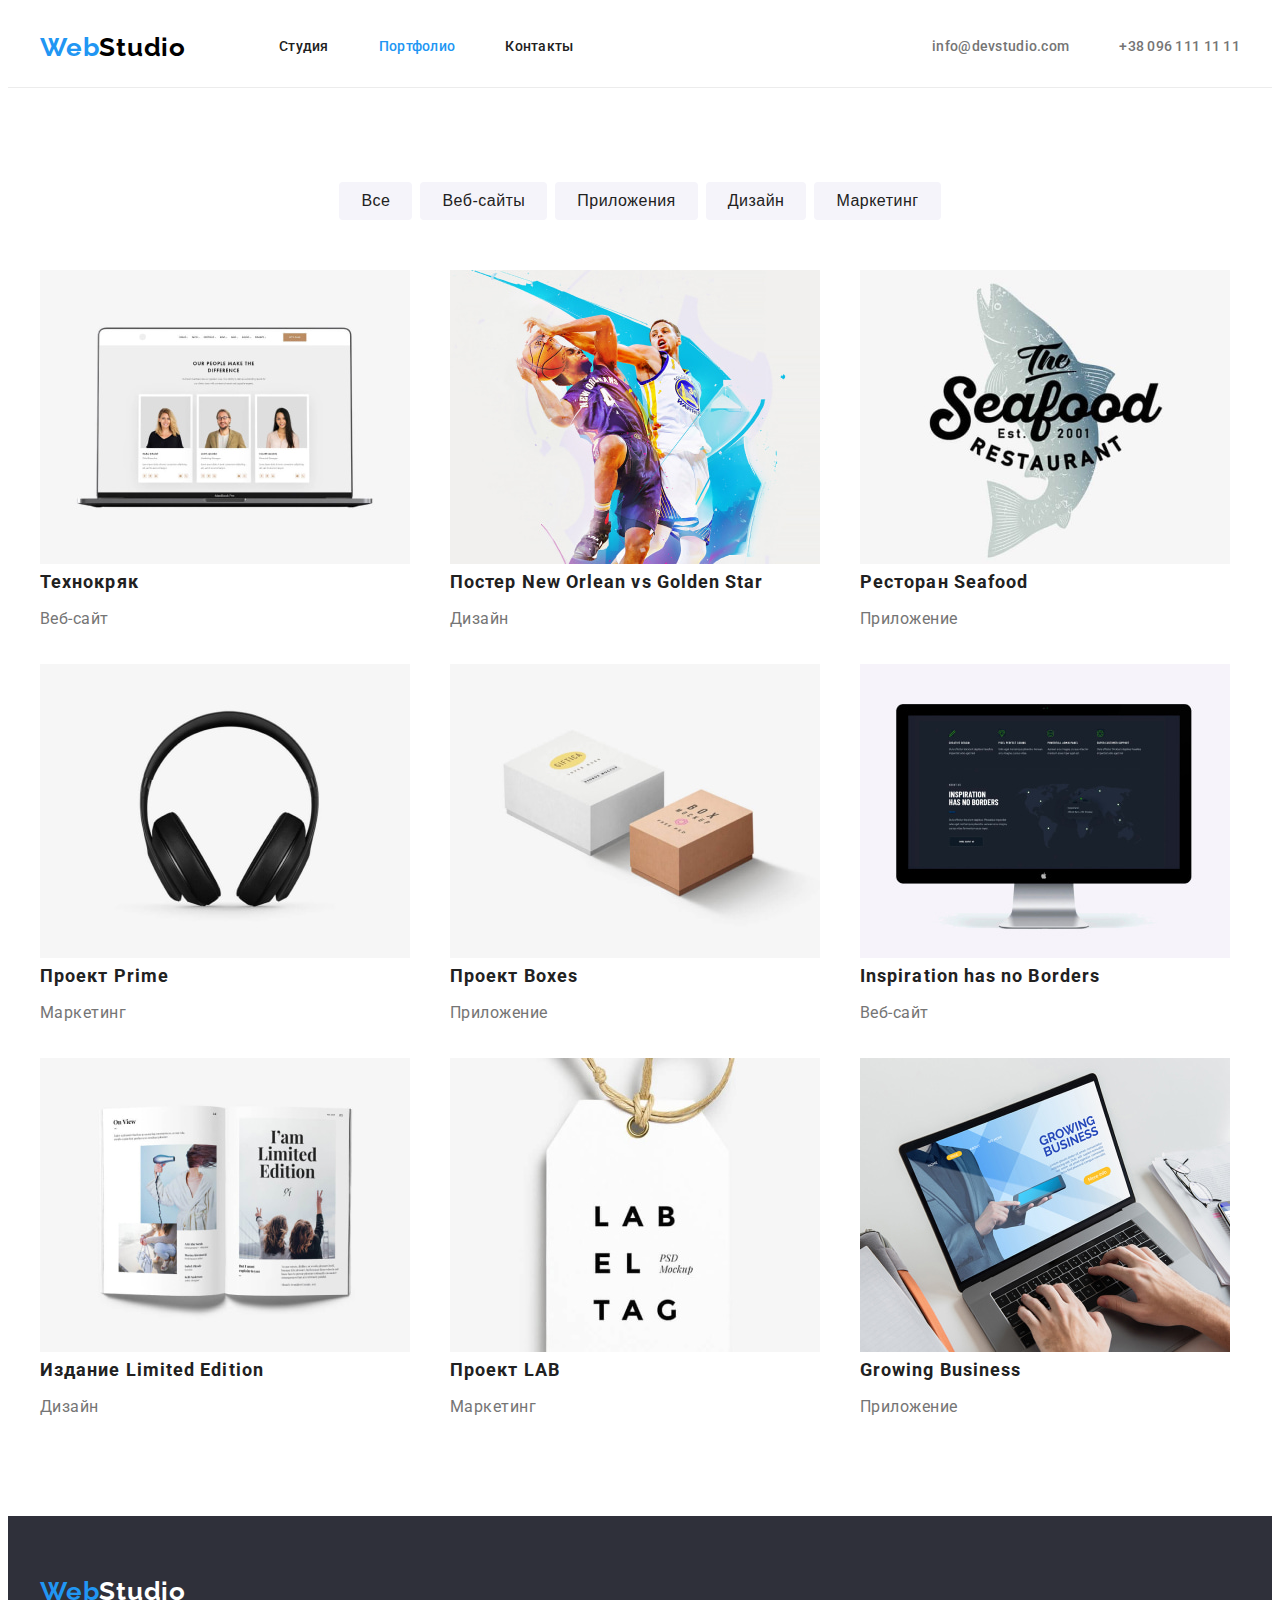
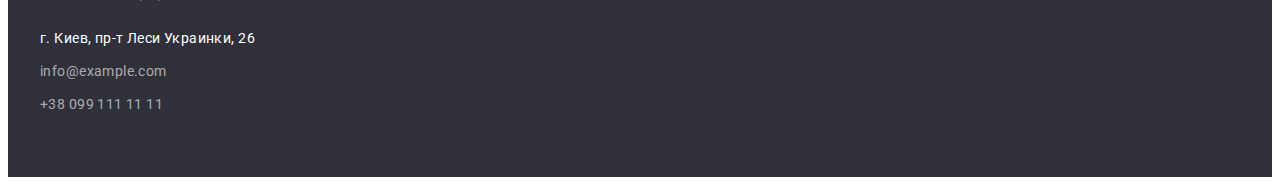
==== commit 14c6bed4: "л" ====
--- a/portfolio.html
+++ b/portfolio.html
@@ -64,7 +64,7 @@
         <ul class="card-list list">
           <li class="card-item">
             <a href="" class="card-link link">
-              <img class="card-img" src="./images/studio/card/project-1.jpg" alt="Технокряк" width="370" height="294">
+              <img class="card-img" src="./images/portfolio/project-1.jpg" alt="Технокряк" width="370" height="294">
               <div class="card-content">
                 <h2 class="card-tittle">Технокряк</h2>
                 <p class="card-txt">Веб-сайт</p>
@@ -73,7 +73,7 @@
           </li>
           <li class="card-item">
             <a href="" class="card-link link">
-              <img class="card-img" src="./images/studio/card/project-2.jpg" alt="Постер New Orlean vs Golden Star" width="370" height="294">
+              <img class="card-img" src="./images/portfolio/project-2.jpg" alt="Постер New Orlean vs Golden Star" width="370" height="294">
               <div class="card-content">
                 <h2 class="card-tittle">Постер New Orlean vs Golden Star</h2>
                 <p class="card-txt">Дизайн</p>
@@ -82,7 +82,7 @@
           </li>
           <li class="card-item">
             <a href="" class="card-link link">
-              <img class="card-img" src="./images/studio/card/project-3.jpg" alt="Ресторан Seafood" width="370" height="294">
+              <img class="card-img" src="./images/portfolio/project-3.jpg" alt="Ресторан Seafood" width="370" height="294">
               <div class="card-content">
                 <h2 class="card-tittle">Ресторан Seafood</h2>
                 <p class="card-txt">Приложение</p>
@@ -91,7 +91,7 @@
           </li>
           <li class="card-item">
             <a href="" class="card-link link">
-              <img class="card-img" src="./images/studio/card/project-4.jpg" alt="Проект Prime" width="370" height="294">
+              <img class="card-img" src="./images/portfolio/project-4.jpg" alt="Проект Prime" width="370" height="294">
               <div class="card-content">
                 <h2 class="card-tittle">Проект Prime</h2>
                 <p class="card-txt">Маркетинг</p>
@@ -100,7 +100,7 @@
           </li>
           <li class="card-item">
             <a href="" class="card-link link">
-              <img class="card-img" src="./images/studio/card/project-5.jpg" alt="Проект Boxes" width="370" height="294">
+              <img class="card-img" src="./images/portfolio/project-5.jpg" alt="Проект Boxes" width="370" height="294">
               <div class="card-content">
                 <h2 class="card-tittle">Проект Boxes</h2>
                 <p class="card-txt">Приложение</p>
@@ -109,7 +109,7 @@
           </li>
           <li class="card-item">
             <a href="" class="card-link link">
-              <img class="card-img" src="./images/studio/card/project-6.jpg" alt="Inspiration has no Borders" width="370" height="294">
+              <img class="card-img" src="./images/portfolio/project-6.jpg" alt="Inspiration has no Borders" width="370" height="294">
               <div class="card-content">
                 <h2 class="card-tittle">Inspiration has no Borders</h2>
                 <p class="card-txt">Веб-сайт</p>
@@ -118,7 +118,7 @@
           </li>
           <li class="card-item">
             <a href="" class="card-link link">
-              <img class="card-img" src="./images/studio/card/project-7.jpg" alt="Издание Limited Edition" width="370" height="294">
+              <img class="card-img" src="./images/portfolio/project-7.jpg" alt="Издание Limited Edition" width="370" height="294">
               <div class="card-content">
                 <h2 class="card-tittle">Издание Limited Edition</h2>
                 <p class="card-txt">Дизайн</p>
@@ -127,7 +127,7 @@
           </li>
           <li class="card-item">
             <a href="" class="card-link link">
-              <img class="card-img" src="./images/studio/card/project-8.jpg" alt="Проект LAB" width="370" height="294">
+              <img class="card-img" src="./images/portfolio/project-8.jpg" alt="Проект LAB" width="370" height="294">
               <div class="card-content">
                 <h2 class="card-tittle">Проект LAB</h2>
                 <p class="card-txt">Маркетинг</p>
@@ -136,7 +136,7 @@
           </li>
           <li class="card-item">
             <a href="" class="card-link link">
-              <img class="card-img" src="./images/studio/card/project-9.jpg" alt="Growing Business" width="370" height="294">
+              <img class="card-img" src="./images/portfolio/project-9.jpg" alt="Growing Business" width="370" height="294">
               <div class="card-content">
                 <h2 class="card-tittle">Growing Business</h2>
                 <p class="card-txt">Приложение</p>
--- a/css/styles.css
+++ b/css/styles.css
@@ -74,6 +74,12 @@
   list-style: none;
 }
 
+img{
+  display: block;
+  max-width: 100%;
+  height: auto;
+}
+
 .link {
   text-decoration: none;
 }
@@ -92,7 +98,7 @@
 
 /* Header */
 .header {
-  border: 1px solid #ECECEC;
+  border-bottom: 1px solid #ECECEC;
 
   background-color: var(--light-bg);
 }
@@ -108,7 +114,7 @@
 
 .header .link {
   display: block;
-  padding: 32px 0;
+  padding: 24px 0;
 }
 
 .logo {
@@ -392,9 +398,12 @@
 .card-link {
   display: block;
 }
-
-.card-img {
-  margin-bottom: 20px;
+  а
+.card-content {
+  padding: 20px 24px;
+  border-left: 1px solid #EEEEEE;
+  border-right: 1px solid #EEEEEE;
+  border-bottom: 1px solid #EEEEEE;
 }
 
 .card-tittle {
